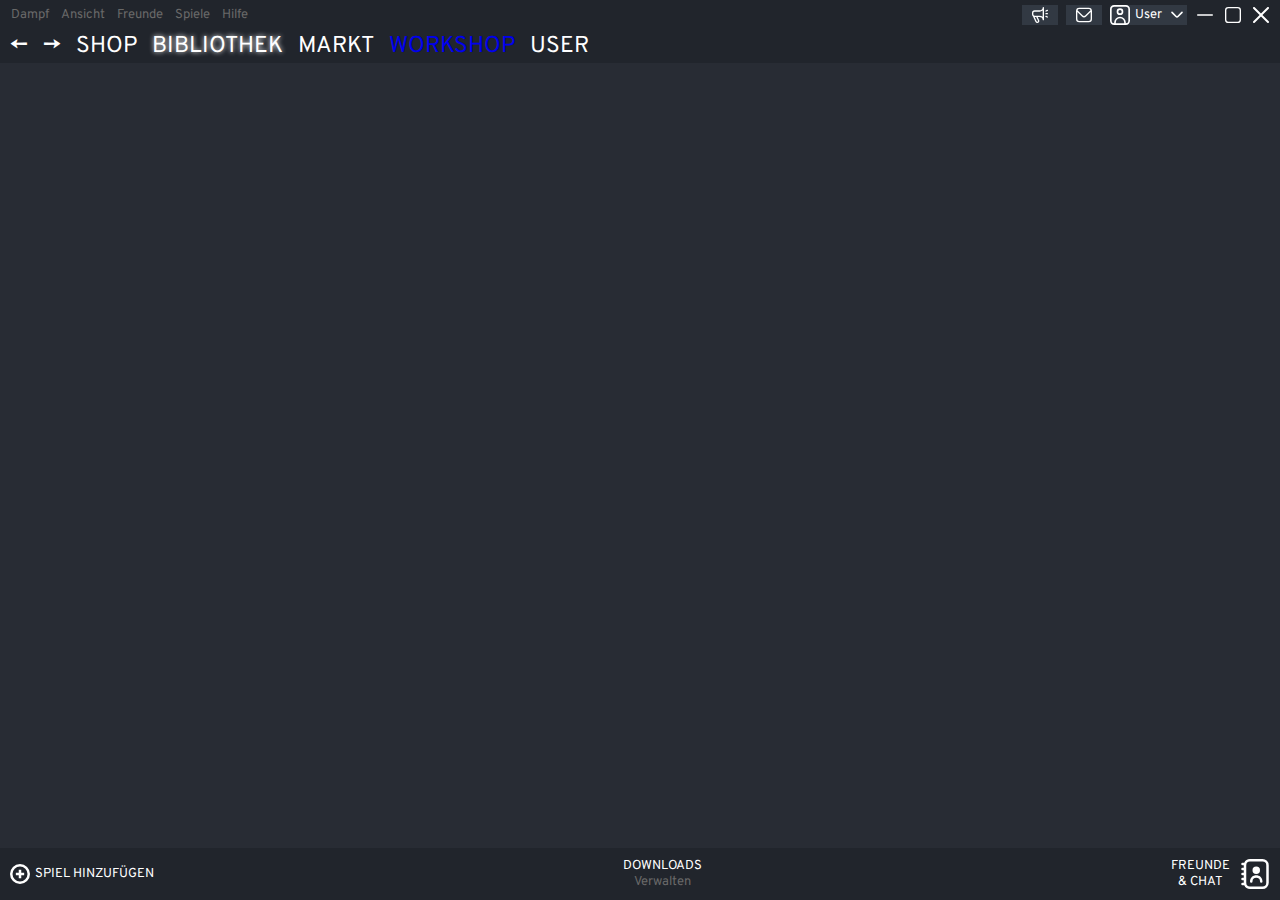
==== bibliothek.html @ 72c6b4fd "header and footer" ====
<!DOCTYPE html>
<html lang="de">
<head>
    <meta charset="UTF-8">
    <title>Bibliothek</title>
    <link href="header-footer-style.css" rel="stylesheet">
</head>
<body>
<header>
    <div id="top-bar">
        <!--Einstellungen-->
        <span id="top-bar-left">
            <a>Dampf</a>
            <a>Ansicht</a>
            <a href="#">Freunde</a>
            <a>Spiele</a>
            <a>Hilfe</a>
        </span>
        <!--Nutzer-->
        <span id="top-bar-right">
            <a class="icon notification"><img alt="" height="16" src="icons/announcement.svg" width="16"></a>
            <a class="icon notification"><img alt="" height="16" src="icons/notifiction.svg" width="16"></a>
            <a id="user"><img alt="" height="20" src="icons/profilePic.svg" width="20"><span>User</span><img src="icons/dropdown.svg" width="20" height="20" alt=""> </a>
            <a class="icon"><img alt="" height="16" src="icons/-.svg" width="16"></a>
            <a class="icon"><img alt="" height="16" src="icons/fullscreen.svg" width="16"></a>
            <a class="icon"><img alt="" height="16" src="icons/x.svg" width="16"></a>
        </span>
    </div>
    <!--Nav-->
    <nav class="uppercase">
        <a><-</a>
        <a>-></a>
        <a>Shop</a>
        <a class="active">Bibliothek</a>
        <a>Markt</a>
        <a href="#">Workshop</a>
        <a>User</a>
    </nav>
</header>
<main>

</main>
<footer>
    <a class="uppercase" id="addGame">
        <img alt="" height="20" src="icons/add.svg" width="20">
        <span class="hover">Spiel hinzufügen</span>
    </a>
    <a id="downloads">
        <span class="uppercase hover">Downloads</span>
        <span class="dimgray">Verwalten</span>
    </a>
    <a class="uppercase" id="chat">
        <span class="hover">Freunde <br>& Chat</span>
        <img alt="" height="30" src="icons/chat.svg" width="30">
    </a>
</footer>
</body>
</html>
---- header-footer-style.css ----
@import url('https://fonts.googleapis.com/css2?family=Overpass:wght@300&display=swap');

* {
    margin: 0;
    padding: 0;
}

html, body {
    height: 100%;
}
body {
    background-color: hsl(220, 13%, 18%);
    display: flex;
    flex-direction: column;
}

header, footer {
    background-color: hsl(216, 14%, 15%);
    color: white;
    font-family: 'Overpass', sans-serif;
}

a:visited {
    color: white;
}

header {
    padding: 5px 5px 0 5px;
}

#top-bar {
    display: flex;
    justify-content: space-between;
    font-size: 13px;
    line-height: 20px;
}
#top-bar span a {
    float: left;
    text-decoration: none;
}

#top-bar-left a {
    color: dimgray;
    margin: 0 6px;
}
#top-bar-left a:hover {
    color: white;
}
#top-bar-right a {
    margin: 0 4px;
}
#top-bar-right img {
    display: block;
}
#top-bar-right .icon img {
    padding: 2px;
}
#user, #top-bar-right .notification {
    background-color: hsl(215, 14%, 23%);
}
#user:hover, #top-bar-right .notification:hover {
    background-color: hsl(215, 14%, 50%);
}
#user span, #user img {
    float: left;
}
#user span {
    padding: 0 5px;
}
#top-bar-right .notification {
    padding: 0 8px;
}

nav {
    font-size: 23px;
    margin-top: 5px;
}
nav a {
    display: inline-block;
    text-decoration: none;
    padding: 2px 5px;
}
nav a.active, nav a:hover {
    text-shadow: 0 0 5px white;
}

main {
    margin-bottom: auto;
}

footer {
    display: flex;
    justify-content: space-between;
    position: sticky;
    bottom: 0;
    font-size: 13px;
    padding: 10px;
}
footer a {
    display: flex;
    margin: auto 0;
    text-align: center;
}
footer a:hover span.hover {
    text-shadow: 0 0 0.5em white;
}

#addGame span {
        line-height: 20px;
}
#addGame img {
    display: block;
    margin: auto 5px auto 0;
}

#downloads {
    flex-direction: column;
}

#chat img {
    display: block;
    margin: auto 0 auto 10px;
}

.dimgray {
    color: dimgray;
}
.uppercase {
    text-transform: uppercase;
}
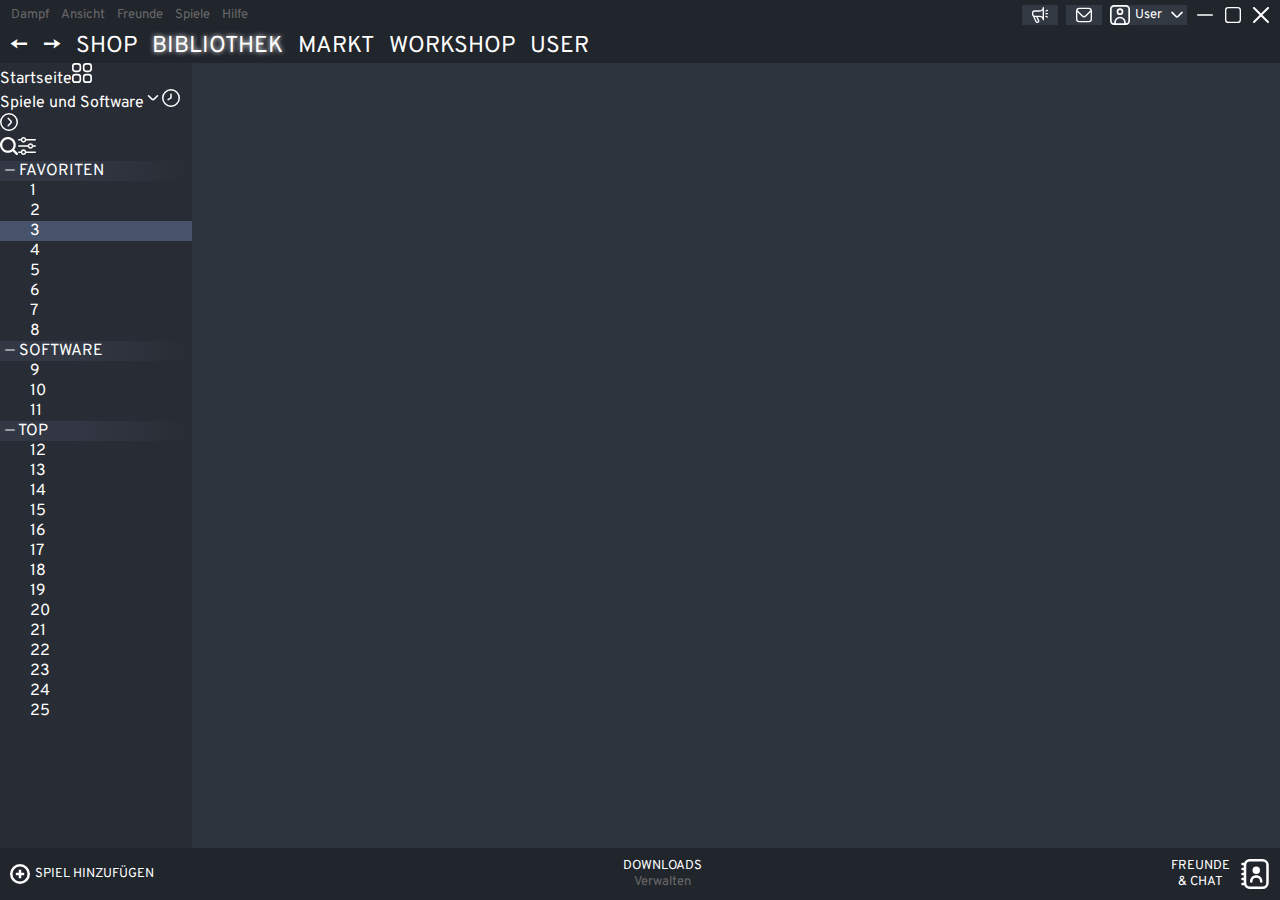
==== commit 341303dd: "bibliothek aside v0.1" ====
--- a/bibliothek.html
+++ b/bibliothek.html
@@ -3,6 +3,7 @@
 <head>
     <meta charset="UTF-8">
     <title>Bibliothek</title>
+    <link href="bibliothek.css" rel="stylesheet">
     <link href="header-footer-style.css" rel="stylesheet">
 </head>
 <body>
@@ -38,7 +39,48 @@
     </nav>
 </header>
 <main>
+    <aside>
+        <div>
+            <span id="home">Startseite</span><span id="collections"><img src="icons/kollektionen.svg" width="20" height="20" alt=""></span>
+        </div>
+        <div>
+            <span>Spiele und Software</span><span><img src="icons/dropdown.svg" width="18" height="18" alt=""></span><img src="icons/clock.svg" width="18" height="18" alt=""><img src="icons/play.svg" width="18" height="18" alt=""><br>
+            <span><img src="icons/search.svg" width="18" height="18" alt=""><img src="icons/settings.svg" width="18" height="18" alt=""></span>
+        </div>
+        <ul id="game-list">
+            <li class="collection uppercase"><img src="icons/-.svg" width="10px" height="10px" alt=""> Favoriten</li>
+            <li>1</li>
+            <li>2</li>
+            <li class="active">3</li>
+            <li>4</li>
+            <li>5</li>
+            <li>6</li>
+            <li>7</li>
+            <li>8</li>
+            <li class="collection uppercase"><img src="icons/-.svg" width="10px" height="10px" alt=""> Software</li>
+            <li>9</li>
+            <li>10</li>
+            <li>11</li>
+            <li class="collection uppercase"><img src="icons/-.svg" width="10px" height="10px" alt=""> Top</li>
+            <li>12</li>
+            <li>13</li>
+            <li>14</li>
+            <li>15</li>
+            <li>16</li>
+            <li>17</li>
+            <li>18</li>
+            <li>19</li>
+            <li>20</li>
+            <li>21</li>
+            <li>22</li>
+            <li>23</li>
+            <li>24</li>
+            <li>25</li>
+        </ul>
+    </aside>
+    <div id="game-info">
 
+    </div>
 </main>
 <footer>
     <a class="uppercase" id="addGame">
--- a/bibliothek.css
+++ b/bibliothek.css
@@ -0,0 +1,48 @@
+@import url('https://fonts.googleapis.com/css2?family=Overpass:wght@300&display=swap');
+
+* {
+    color: white;
+    font-family: 'Overpass', sans-serif;
+
+    -webkit-user-select: none; /* Safari */
+    -moz-user-select: none; /* Firefox */
+    -ms-user-select: none; /* IE10+/Edge */
+    user-select: none; /* Standard */
+}
+
+main {
+    height: 100%;
+    display: flex;
+    flex-direction: row;
+}
+
+aside {
+    width: 15%;
+}
+#game-list {
+    width: 100%;
+}
+#game-list li:hover {
+    background-color: hsl(221, 20%, 25%);
+}
+#game-list li.collection {
+    padding-left: 5px;
+    background-image: linear-gradient(90deg, hsl(221, 15%, 23%) 0%, hsl(221, 15%, 23%) 40%, hsl(220, 13%, 18%) 100%);
+}
+#game-list li.collection:hover {
+    background-image: linear-gradient(90deg, hsl(221, 20%, 45%) 0%, hsl(221, 20%, 45%) 40%, hsl(221, 15%, 23%) 100%);
+}
+#game-list li:not(.collection) {
+    padding-left: 30px;
+}
+#game-list li.active {
+    background-color: hsl(221, 20%, 35%);
+}
+#game-list li.active:hover {
+    background-color: hsl(221, 20%, 45%);
+}
+
+#game-info {
+    width: 85%;
+    background-color: hsl(216, 14%, 21%);
+}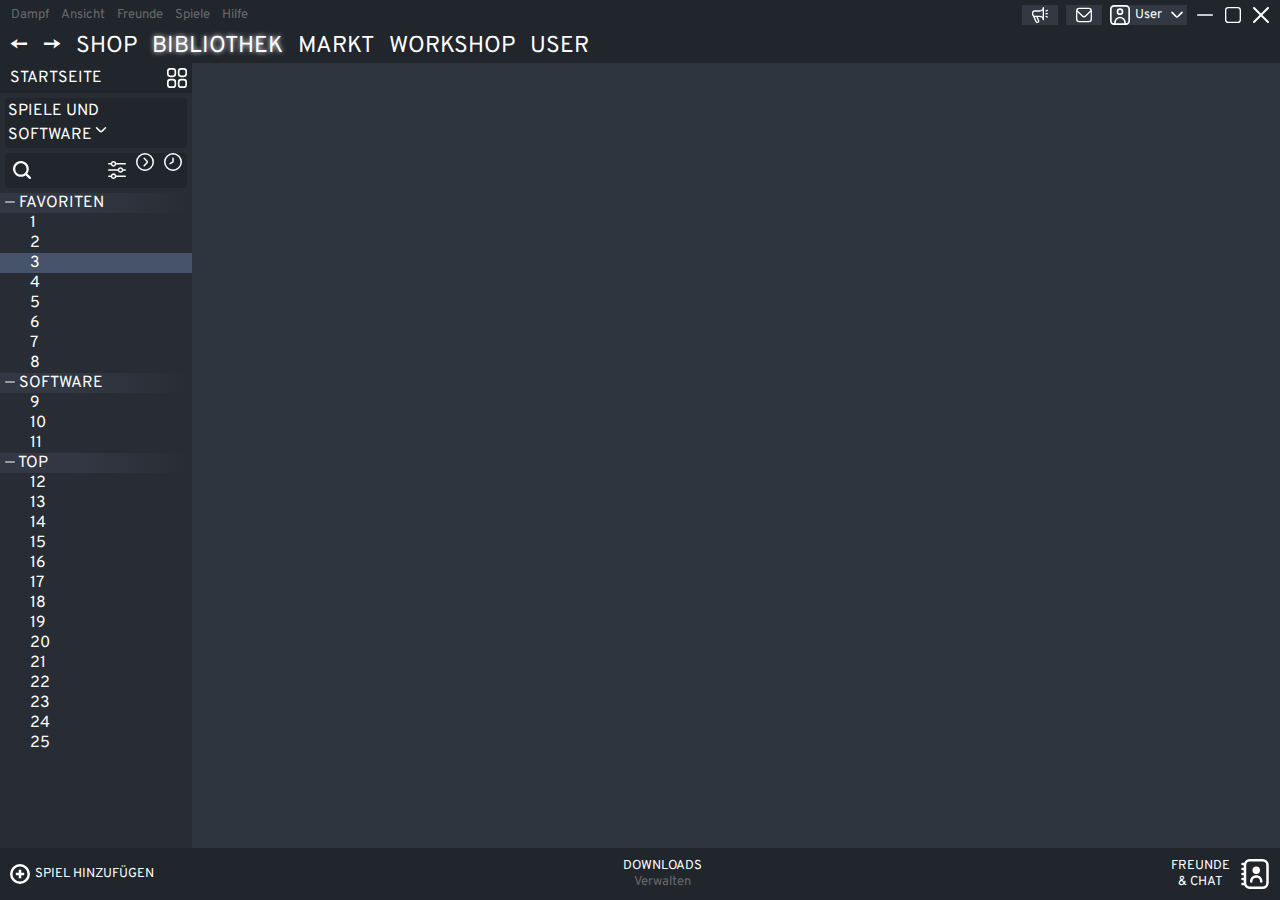
==== commit d1a51f93: "Bibliothek fertig oder so" ====
--- a/bibliothek.html
+++ b/bibliothek.html
@@ -40,11 +40,11 @@
 </header>
 <main>
     <aside>
-        <div>
-            <span id="home">Startseite</span><span id="collections"><img src="icons/kollektionen.svg" width="20" height="20" alt=""></span>
+        <div id="collections">
+            <span class="uppercase">Startseite</span><img src="icons/kollektionen.svg" width="20" height="20" alt="">
         </div>
-        <div>
-            <span>Spiele und Software</span><span><img src="icons/dropdown.svg" width="18" height="18" alt=""></span><img src="icons/clock.svg" width="18" height="18" alt=""><img src="icons/play.svg" width="18" height="18" alt=""><br>
+        <div id="optionen">
+            <span class="uppercase">Spiele und Software<img src="icons/dropdown.svg" width="18" height="18" alt=""></span><img src="icons/clock.svg" width="18" height="18" alt=""><img src="icons/play.svg" width="18" height="18" alt=""><br>
             <span><img src="icons/search.svg" width="18" height="18" alt=""><img src="icons/settings.svg" width="18" height="18" alt=""></span>
         </div>
         <ul id="game-list">
--- a/bibliothek.css
+++ b/bibliothek.css
@@ -1,14 +1,4 @@
 @import url('https://fonts.googleapis.com/css2?family=Overpass:wght@300&display=swap');
-
-* {
-    color: white;
-    font-family: 'Overpass', sans-serif;
-
-    -webkit-user-select: none; /* Safari */
-    -moz-user-select: none; /* Firefox */
-    -ms-user-select: none; /* IE10+/Edge */
-    user-select: none; /* Standard */
-}
 
 main {
     height: 100%;
@@ -19,6 +9,49 @@
 aside {
     width: 15%;
 }
+
+#collections {
+    display: block;
+    justify-content: center;
+    background-color: hsl(218, 14%, 15%);
+    padding-left: 10px;
+}
+#collections span {
+    line-height: 30px;
+}
+#collections img {
+    float: right;
+    padding: 5px;
+}
+
+#optionen {
+    display: block;
+    padding: 5px;
+}
+#optionen span {
+    display: inline-block;
+    background: hsl(218, 14%, 15%);
+    padding: 3px;
+    border-radius: 3px;
+}
+#optionen > br {
+    margin-top: 5px;
+}
+#optionen > img {
+    float: right;
+    padding: 5px;
+}
+#optionen span:last-child {
+    display: block;
+    margin-top: 5px;
+}
+#optionen span:last-child img{
+    padding: 5px 5px 0;
+}
+#optionen span:last-child img:last-child{
+    float: right;
+}
+
 #game-list {
     width: 100%;
 }
--- a/header-footer-style.css
+++ b/header-footer-style.css
@@ -3,6 +3,14 @@
 * {
     margin: 0;
     padding: 0;
+
+    color: white;
+    font-family: 'Overpass', sans-serif;
+
+    -webkit-user-select: none; /* Safari */
+    -moz-user-select: none; /* Firefox */
+    -ms-user-select: none; /* IE10+/Edge */
+    user-select: none; /* Standard */
 }
 
 html, body {
@@ -18,10 +26,6 @@
     background-color: hsl(216, 14%, 15%);
     color: white;
     font-family: 'Overpass', sans-serif;
-}
-
-a:visited {
-    color: white;
 }
 
 header {
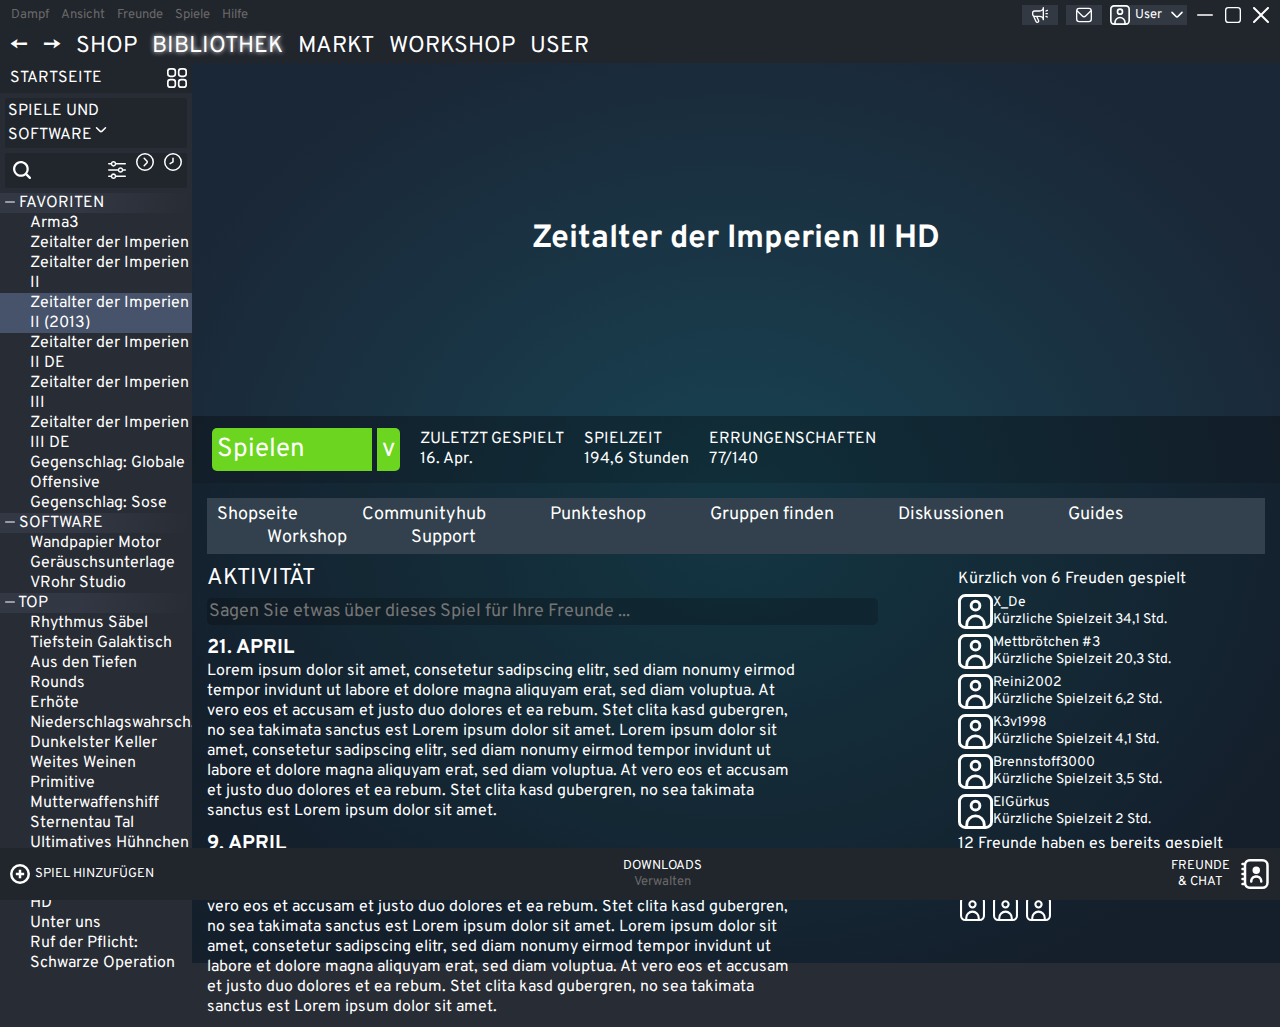
==== commit 8642c60d: "bibliothek fertig" ====
--- a/bibliothek.html
+++ b/bibliothek.html
@@ -2,9 +2,11 @@
 <html lang="de">
 <head>
     <meta charset="UTF-8">
+    <meta name="viewport" content="width=device-width, initial-scale=1.0">
     <title>Bibliothek</title>
+    <link href="header-footer-style.css" rel="stylesheet">
     <link href="bibliothek.css" rel="stylesheet">
-    <link href="header-footer-style.css" rel="stylesheet">
+    <link href="game.css" rel="stylesheet">
 </head>
 <body>
 <header>
@@ -49,37 +51,99 @@
         </div>
         <ul id="game-list">
             <li class="collection uppercase"><img src="icons/-.svg" width="10px" height="10px" alt=""> Favoriten</li>
-            <li>1</li>
-            <li>2</li>
-            <li class="active">3</li>
-            <li>4</li>
-            <li>5</li>
-            <li>6</li>
-            <li>7</li>
-            <li>8</li>
+            <li>Arma3</li>
+            <li>Zeitalter der Imperien</li>
+            <li>Zeitalter der Imperien II</li>
+            <li class="active">Zeitalter der Imperien II (2013)</li>
+            <li>Zeitalter der Imperien II DE</li>
+            <li>Zeitalter der Imperien III</li>
+            <li>Zeitalter der Imperien III DE</li>
+            <li>Gegenschlag: Globale Offensive</li>
+            <li>Gegenschlag: Sose</li>
             <li class="collection uppercase"><img src="icons/-.svg" width="10px" height="10px" alt=""> Software</li>
-            <li>9</li>
-            <li>10</li>
-            <li>11</li>
+            <li>Wandpapier Motor</li>
+            <li>Geräuschsunterlage</li>
+            <li>VRohr Studio</li>
             <li class="collection uppercase"><img src="icons/-.svg" width="10px" height="10px" alt=""> Top</li>
-            <li>12</li>
-            <li>13</li>
-            <li>14</li>
-            <li>15</li>
-            <li>16</li>
-            <li>17</li>
-            <li>18</li>
-            <li>19</li>
-            <li>20</li>
-            <li>21</li>
-            <li>22</li>
-            <li>23</li>
-            <li>24</li>
-            <li>25</li>
+            <li>Rhythmus Säbel</li>
+            <li>Tiefstein Galaktisch</li>
+            <li>Aus den Tiefen</li>
+            <li>Rounds</li>
+            <li>Erhöte Niederschlagswahrsch...</li>
+            <li>Dunkelster Keller</li>
+            <li>Weites Weinen Primitive</li>
+            <li>Mutterwaffenshiff</li>
+            <li>Sternentau Tal</li>
+            <li>Ultimatives Hühnchen Pferd</li>
+            <li>Hochburg Kreuzritter HD</li>
+            <li>Unter uns</li>
+            <li>Ruf der Pflicht: Schwarze Operation</li>
         </ul>
     </aside>
-    <div id="game-info">
+    <div id="game">
+        <div id="game-img"><h1>Zeitalter der Imperien II HD</h1></div>
+        <div id="game-bar">
+            <span id="game-start">Spielen</span>
+            <span id="game-start-v">v</span>
+            <span id="last-played"><span class="uppercase">Zuletzt gespielt</span><br>16. Apr.</span>
+            <span id="play-time"><span class="uppercase">Spielzeit</span><br>194,6 Stunden</span>
+            <span id="achievements"><span class="uppercase">Errungenschaften</span><br>77/140</span>
+        </div>
+        <div id="game-info">
+            <div id="game-info-bar">
+                <a>Shopseite</a>
+                <a>Communityhub</a>
+                <a>Punkteshop</a>
+                <a>Gruppen finden</a>
+                <a>Diskussionen</a>
+                <a>Guides</a>
+                <a href="#">Workshop</a>
+                <a>Support</a>
+            </div>
+            <div id="game-friends">
+                <div class="head-line">Kürzlich von 6 Freuden gespielt</div>
+                <div>
+                    <div class="friends-big"><img src="icons/profilePic.svg" width="35" height="35" alt=""><div>X_De<br>Kürzliche Spielzeit 34,1 Std.</div></div>
+                    <div class="friends-big"><img src="icons/profilePic.svg" width="35" height="35" alt=""><div>Mettbrötchen #3<br>Kürzliche Spielzeit 20,3 Std.</div></div>
+                    <div class="friends-big"><img src="icons/profilePic.svg" width="35" height="35" alt=""><div>Reini2002<br>Kürzliche Spielzeit 6,2 Std.</div></div>
+                    <div class="friends-big"><img src="icons/profilePic.svg" width="35" height="35" alt=""><div>K3v1998<br>Kürzliche Spielzeit 4,1 Std.</div></div>
+                    <div class="friends-big"><img src="icons/profilePic.svg" width="35" height="35" alt=""><div>Brennstoff3000<br>Kürzliche Spielzeit 3,5 Std.</div></div>
+                    <div class="friends-big"><img src="icons/profilePic.svg" width="35" height="35" alt=""><div>ElGürkus<br>Kürzliche Spielzeit 2 Std.</div></div>
+                </div>
+                <div class="head-line">12 Freunde haben es bereits gespielt</div>
+                <div>
+                    <img class="friends-small" src="icons/profilePic.svg" width="25" height="25" alt="">
+                    <img class="friends-small" src="icons/profilePic.svg" width="25" height="25" alt="">
+                    <img class="friends-small" src="icons/profilePic.svg" width="25" height="25" alt="">
+                    <img class="friends-small" src="icons/profilePic.svg" width="25" height="25" alt="">
+                    <img class="friends-small" src="icons/profilePic.svg" width="25" height="25" alt="">
+                    <img class="friends-small" src="icons/profilePic.svg" width="25" height="25" alt="">
+                    <img class="friends-small" src="icons/profilePic.svg" width="25" height="25" alt="">
+                    <img class="friends-small" src="icons/profilePic.svg" width="25" height="25" alt="">
+                    <img class="friends-small" src="icons/profilePic.svg" width="25" height="25" alt="">
+                    <img class="friends-small" src="icons/profilePic.svg" width="25" height="25" alt="">
+                    <img class="friends-small" src="icons/profilePic.svg" width="25" height="25" alt="">
+                    <img class="friends-small" src="icons/profilePic.svg" width="25" height="25" alt="">
+                </div>
+            </div>
 
+            <div id="game-activity">
+                <div class="head-line uppercase">Aktivität</div>
+                <label><input type="text" placeholder="Sagen Sie etwas über dieses Spiel für Ihre Freunde ..."></label>
+                <div class="activity">
+                    <h2 class="uppercase">21. April</h2>
+                    <p>
+                        Lorem ipsum dolor sit amet, consetetur sadipscing elitr, sed diam nonumy eirmod tempor invidunt ut labore et dolore magna aliquyam erat, sed diam voluptua. At vero eos et accusam et justo duo dolores et ea rebum. Stet clita kasd gubergren, no sea takimata sanctus est Lorem ipsum dolor sit amet. Lorem ipsum dolor sit amet, consetetur sadipscing elitr, sed diam nonumy eirmod tempor invidunt ut labore et dolore magna aliquyam erat, sed diam voluptua. At vero eos et accusam et justo duo dolores et ea rebum. Stet clita kasd gubergren, no sea takimata sanctus est Lorem ipsum dolor sit amet.
+                    </p>
+                </div>
+                <div class="activity">
+                    <h2 class="uppercase">9. April</h2>
+                    <p>
+                        Lorem ipsum dolor sit amet, consetetur sadipscing elitr, sed diam nonumy eirmod tempor invidunt ut labore et dolore magna aliquyam erat, sed diam voluptua. At vero eos et accusam et justo duo dolores et ea rebum. Stet clita kasd gubergren, no sea takimata sanctus est Lorem ipsum dolor sit amet. Lorem ipsum dolor sit amet, consetetur sadipscing elitr, sed diam nonumy eirmod tempor invidunt ut labore et dolore magna aliquyam erat, sed diam voluptua. At vero eos et accusam et justo duo dolores et ea rebum. Stet clita kasd gubergren, no sea takimata sanctus est Lorem ipsum dolor sit amet.
+                    </p>
+                </div>
+            </div>
+        </div>
     </div>
 </main>
 <footer>
--- a/header-footer-style.css
+++ b/header-footer-style.css
@@ -6,6 +6,7 @@
 
     color: white;
     font-family: 'Overpass', sans-serif;
+    text-decoration: none;
 
     -webkit-user-select: none; /* Safari */
     -moz-user-select: none; /* Firefox */
--- a/bibliothek.css
+++ b/bibliothek.css
@@ -74,8 +74,3 @@
 #game-list li.active:hover {
     background-color: hsl(221, 20%, 45%);
 }
-
-#game-info {
-    width: 85%;
-    background-color: hsl(216, 14%, 21%);
-}--- a/game.css
+++ b/game.css
@@ -0,0 +1,117 @@
+#game {
+    display: flex;
+    width: 85%;
+    flex-direction: column;
+    background: radial-gradient(hsl(196, 56%, 21%), hsl(213, 35%, 16%) 80%);
+
+}
+
+#game-img {
+    display: flex;
+    height: 42%;
+}
+#game-img h1 {
+    margin: auto;
+}
+
+#game-bar {
+    display: flex;
+    height: 8%;
+    background: hsla(0, 0%, 0%, 30%);
+}
+#game-bar span {
+    display: inline-block;
+    float: left;
+    text-align: left;
+    margin-top: auto;
+    margin-bottom: auto;
+}
+
+#game-start, #game-start-v {
+    background: hsl(95, 74%, 48%);
+    font-size: 26px;
+    text-align: center;
+    padding: 5px;
+}
+#game-start {
+    width: 150px;
+    margin-left: 20px;
+    border-radius: 5px 0 0 5px;
+}
+#game-start-v {
+    margin-left: 5px;
+    border-radius: 0 5px 5px 0;
+}
+
+#last-played, #play-time, #achievements {
+    margin-left: 20px;
+}
+
+#game-info {
+    height: 50%;
+    background: hsla(0, 0%, 0%, 20%);
+    padding: 15px;
+    display: grid;
+    grid-auto-columns: 7fr 3fr;
+    grid-auto-rows: min-content auto;
+    grid-template-areas: "bar bar" "activity friends";
+}
+
+#game-info-bar {
+    grid-area: bar;
+    background: hsl(207, 21%, 25%);
+    padding: 5px;
+}
+#game-info-bar a {
+    padding: 5px;
+    font-size: 18px;
+}
+#game-info-bar a:hover {
+    text-shadow: 0 0 0.2em white;
+}
+#game-info-bar a:not(:first-child) {
+    margin-left: 50px;
+}
+
+#game-friends {
+    grid-area: friends;
+    padding: 10px;
+}
+#game-friends .head-line {
+    margin: 5px 0;
+}
+#game-friends .friends-big {
+    font-size: 14px;
+    display: flex;
+    flex-direction: row;
+    margin-top: 5px;
+}
+#game-friends .friends-small {
+    padding: 2px;
+}
+
+#game-activity {
+    grid-area: activity;
+}
+#game-activity .head-line {
+    margin: 10px 0 5px;
+    font-size: 23px;
+}
+#game-activity input {
+    width: 90%;
+    font-size: 18px;
+    padding: 2px;
+    background: hsla(0, 0%, 0%, 20%);
+    border: 0;
+    border-radius: 5px;
+    margin-bottom: 10px;
+}
+#game-activity .activity {
+    margin-bottom: 10px;
+}
+#game-activity .activity h2 {
+    font-size: 20px;
+}
+#game-activity .activity p {
+    width: 80%;
+}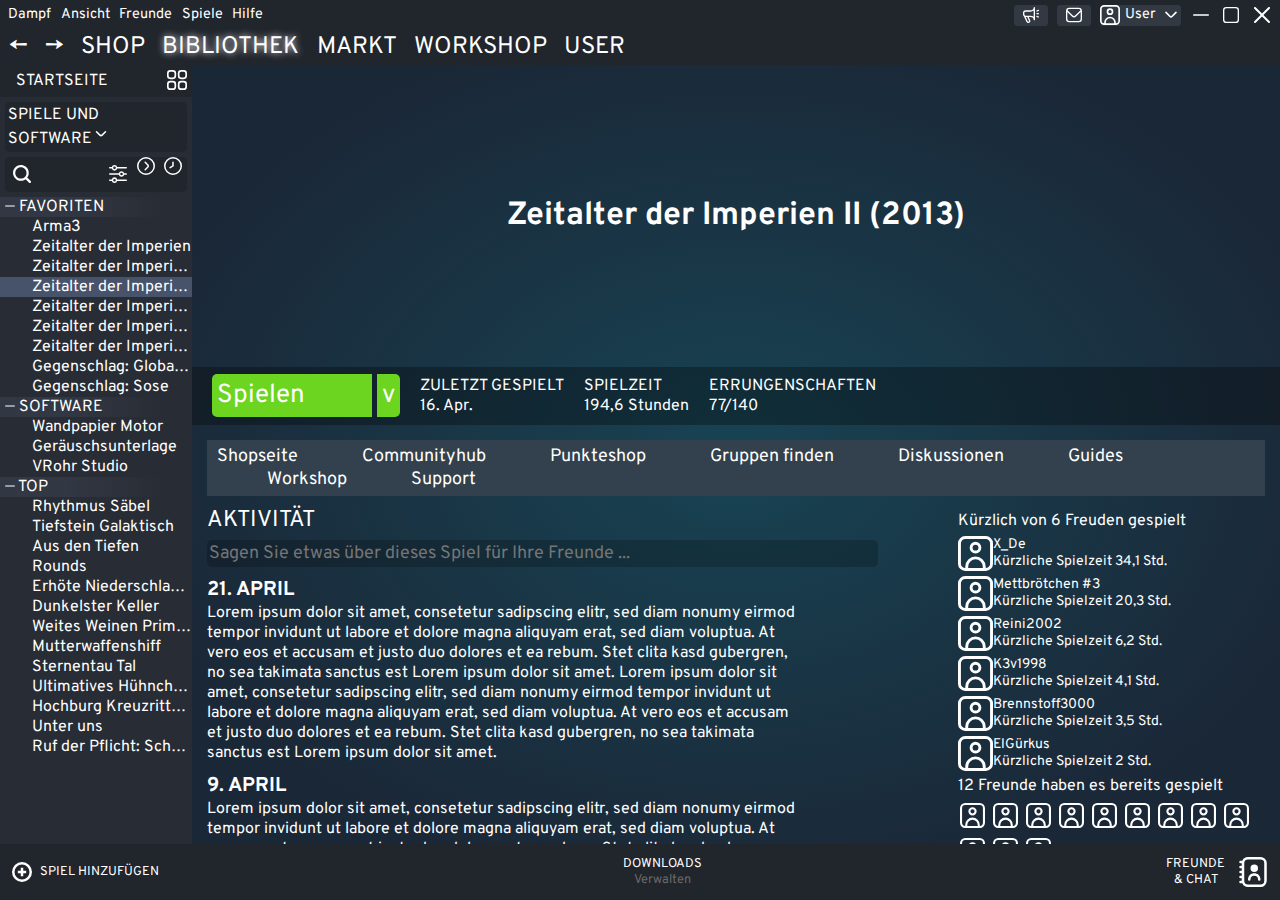
==== commit 95b505ff: "Fertig mk2.5" ====
--- a/bibliothek.html
+++ b/bibliothek.html
@@ -2,7 +2,7 @@
 <html lang="de">
 <head>
     <meta charset="UTF-8">
-    <meta name="viewport" content="width=device-width, initial-scale=1.0">
+    <meta content="width=device-width, initial-scale=1.0" name="viewport">
     <title>Bibliothek</title>
     <link href="header-footer-style.css" rel="stylesheet">
     <link href="bibliothek.css" rel="stylesheet">
@@ -15,7 +15,7 @@
         <span id="top-bar-left">
             <a>Dampf</a>
             <a>Ansicht</a>
-            <a href="#">Freunde</a>
+            <a href="freunde.html">Freunde</a>
             <a>Spiele</a>
             <a>Hilfe</a>
         </span>
@@ -23,7 +23,7 @@
         <span id="top-bar-right">
             <a class="icon notification"><img alt="" height="16" src="icons/announcement.svg" width="16"></a>
             <a class="icon notification"><img alt="" height="16" src="icons/notifiction.svg" width="16"></a>
-            <a id="user"><img alt="" height="20" src="icons/profilePic.svg" width="20"><span>User</span><img src="icons/dropdown.svg" width="20" height="20" alt=""> </a>
+            <a id="user"><img alt="" height="20" src="icons/profilePic.svg" width="20"><span>User</span><img alt="" height="20" src="icons/dropdown.svg" width="20"> </a>
             <a class="icon"><img alt="" height="16" src="icons/-.svg" width="16"></a>
             <a class="icon"><img alt="" height="16" src="icons/fullscreen.svg" width="16"></a>
             <a class="icon"><img alt="" height="16" src="icons/x.svg" width="16"></a>
@@ -36,21 +36,21 @@
         <a>Shop</a>
         <a class="active">Bibliothek</a>
         <a>Markt</a>
-        <a href="#">Workshop</a>
+        <a href="workshop.html">Workshop</a>
         <a>User</a>
     </nav>
 </header>
 <main>
     <aside>
         <div id="collections">
-            <span class="uppercase">Startseite</span><img src="icons/kollektionen.svg" width="20" height="20" alt="">
+            <span class="uppercase">Startseite</span><img alt="" height="20" src="icons/kollektionen.svg" width="20">
         </div>
         <div id="optionen">
-            <span class="uppercase">Spiele und Software<img src="icons/dropdown.svg" width="18" height="18" alt=""></span><img src="icons/clock.svg" width="18" height="18" alt=""><img src="icons/play.svg" width="18" height="18" alt=""><br>
-            <span><img src="icons/search.svg" width="18" height="18" alt=""><img src="icons/settings.svg" width="18" height="18" alt=""></span>
+            <span class="uppercase">Spiele und Software<img alt="" height="18" src="icons/dropdown.svg" width="18"></span><img alt="" height="18" src="icons/clock.svg" width="18"><img alt="" height="18" src="icons/play.svg" width="18"><br>
+            <span><img alt="" height="18" src="icons/search.svg" width="18"><img alt="" height="18" src="icons/settings.svg" width="18"></span>
         </div>
         <ul id="game-list">
-            <li class="collection uppercase"><img src="icons/-.svg" width="10px" height="10px" alt=""> Favoriten</li>
+            <li class="collection uppercase"><img alt="" height="10px" src="icons/-.svg" width="10px"> Favoriten</li>
             <li>Arma3</li>
             <li>Zeitalter der Imperien</li>
             <li>Zeitalter der Imperien II</li>
@@ -60,16 +60,16 @@
             <li>Zeitalter der Imperien III DE</li>
             <li>Gegenschlag: Globale Offensive</li>
             <li>Gegenschlag: Sose</li>
-            <li class="collection uppercase"><img src="icons/-.svg" width="10px" height="10px" alt=""> Software</li>
+            <li class="collection uppercase"><img alt="" height="10px" src="icons/-.svg" width="10px"> Software</li>
             <li>Wandpapier Motor</li>
             <li>Geräuschsunterlage</li>
             <li>VRohr Studio</li>
-            <li class="collection uppercase"><img src="icons/-.svg" width="10px" height="10px" alt=""> Top</li>
+            <li class="collection uppercase"><img alt="" height="10px" src="icons/-.svg" width="10px"> Top</li>
             <li>Rhythmus Säbel</li>
             <li>Tiefstein Galaktisch</li>
             <li>Aus den Tiefen</li>
             <li>Rounds</li>
-            <li>Erhöte Niederschlagswahrsch...</li>
+            <li>Erhöte Niederschlagswahrscheinlichkeit 2</li>
             <li>Dunkelster Keller</li>
             <li>Weites Weinen Primitive</li>
             <li>Mutterwaffenshiff</li>
@@ -77,11 +77,11 @@
             <li>Ultimatives Hühnchen Pferd</li>
             <li>Hochburg Kreuzritter HD</li>
             <li>Unter uns</li>
-            <li>Ruf der Pflicht: Schwarze Operation</li>
+            <li>Ruf der Pflicht: Schwarze Operation 2</li>
         </ul>
     </aside>
     <div id="game">
-        <div id="game-img"><h1>Zeitalter der Imperien II HD</h1></div>
+        <div id="game-img"><h1>Zeitalter der Imperien II (2013)</h1></div>
         <div id="game-bar">
             <span id="game-start">Spielen</span>
             <span id="game-start-v">v</span>
@@ -97,39 +97,51 @@
                 <a>Gruppen finden</a>
                 <a>Diskussionen</a>
                 <a>Guides</a>
-                <a href="#">Workshop</a>
+                <a href="workshop.html?game=Zeitalter der Imperien II (2013)">Workshop</a>
                 <a>Support</a>
             </div>
             <div id="game-friends">
                 <div class="head-line">Kürzlich von 6 Freuden gespielt</div>
                 <div>
-                    <div class="friends-big"><img src="icons/profilePic.svg" width="35" height="35" alt=""><div>X_De<br>Kürzliche Spielzeit 34,1 Std.</div></div>
-                    <div class="friends-big"><img src="icons/profilePic.svg" width="35" height="35" alt=""><div>Mettbrötchen #3<br>Kürzliche Spielzeit 20,3 Std.</div></div>
-                    <div class="friends-big"><img src="icons/profilePic.svg" width="35" height="35" alt=""><div>Reini2002<br>Kürzliche Spielzeit 6,2 Std.</div></div>
-                    <div class="friends-big"><img src="icons/profilePic.svg" width="35" height="35" alt=""><div>K3v1998<br>Kürzliche Spielzeit 4,1 Std.</div></div>
-                    <div class="friends-big"><img src="icons/profilePic.svg" width="35" height="35" alt=""><div>Brennstoff3000<br>Kürzliche Spielzeit 3,5 Std.</div></div>
-                    <div class="friends-big"><img src="icons/profilePic.svg" width="35" height="35" alt=""><div>ElGürkus<br>Kürzliche Spielzeit 2 Std.</div></div>
+                    <div class="friends-big"><img alt="" height="35" src="icons/profilePic.svg" width="35">
+                        <div>X_De<br>Kürzliche Spielzeit 34,1 Std.</div>
+                    </div>
+                    <div class="friends-big"><img alt="" height="35" src="icons/profilePic.svg" width="35">
+                        <div>Mettbrötchen #3<br>Kürzliche Spielzeit 20,3 Std.</div>
+                    </div>
+                    <div class="friends-big"><img alt="" height="35" src="icons/profilePic.svg" width="35">
+                        <div>Reini2002<br>Kürzliche Spielzeit 6,2 Std.</div>
+                    </div>
+                    <div class="friends-big"><img alt="" height="35" src="icons/profilePic.svg" width="35">
+                        <div>K3v1998<br>Kürzliche Spielzeit 4,1 Std.</div>
+                    </div>
+                    <div class="friends-big"><img alt="" height="35" src="icons/profilePic.svg" width="35">
+                        <div>Brennstoff3000<br>Kürzliche Spielzeit 3,5 Std.</div>
+                    </div>
+                    <div class="friends-big"><img alt="" height="35" src="icons/profilePic.svg" width="35">
+                        <div>ElGürkus<br>Kürzliche Spielzeit 2 Std.</div>
+                    </div>
                 </div>
                 <div class="head-line">12 Freunde haben es bereits gespielt</div>
                 <div>
-                    <img class="friends-small" src="icons/profilePic.svg" width="25" height="25" alt="">
-                    <img class="friends-small" src="icons/profilePic.svg" width="25" height="25" alt="">
-                    <img class="friends-small" src="icons/profilePic.svg" width="25" height="25" alt="">
-                    <img class="friends-small" src="icons/profilePic.svg" width="25" height="25" alt="">
-                    <img class="friends-small" src="icons/profilePic.svg" width="25" height="25" alt="">
-                    <img class="friends-small" src="icons/profilePic.svg" width="25" height="25" alt="">
-                    <img class="friends-small" src="icons/profilePic.svg" width="25" height="25" alt="">
-                    <img class="friends-small" src="icons/profilePic.svg" width="25" height="25" alt="">
-                    <img class="friends-small" src="icons/profilePic.svg" width="25" height="25" alt="">
-                    <img class="friends-small" src="icons/profilePic.svg" width="25" height="25" alt="">
-                    <img class="friends-small" src="icons/profilePic.svg" width="25" height="25" alt="">
-                    <img class="friends-small" src="icons/profilePic.svg" width="25" height="25" alt="">
+                    <img alt="" class="friends-small" height="25" src="icons/profilePic.svg" width="25">
+                    <img alt="" class="friends-small" height="25" src="icons/profilePic.svg" width="25">
+                    <img alt="" class="friends-small" height="25" src="icons/profilePic.svg" width="25">
+                    <img alt="" class="friends-small" height="25" src="icons/profilePic.svg" width="25">
+                    <img alt="" class="friends-small" height="25" src="icons/profilePic.svg" width="25">
+                    <img alt="" class="friends-small" height="25" src="icons/profilePic.svg" width="25">
+                    <img alt="" class="friends-small" height="25" src="icons/profilePic.svg" width="25">
+                    <img alt="" class="friends-small" height="25" src="icons/profilePic.svg" width="25">
+                    <img alt="" class="friends-small" height="25" src="icons/profilePic.svg" width="25">
+                    <img alt="" class="friends-small" height="25" src="icons/profilePic.svg" width="25">
+                    <img alt="" class="friends-small" height="25" src="icons/profilePic.svg" width="25">
+                    <img alt="" class="friends-small" height="25" src="icons/profilePic.svg" width="25">
                 </div>
             </div>
 
             <div id="game-activity">
                 <div class="head-line uppercase">Aktivität</div>
-                <label><input type="text" placeholder="Sagen Sie etwas über dieses Spiel für Ihre Freunde ..."></label>
+                <label><input placeholder="Sagen Sie etwas über dieses Spiel für Ihre Freunde ..." type="text"></label>
                 <div class="activity">
                     <h2 class="uppercase">21. April</h2>
                     <p>
@@ -138,6 +150,12 @@
                 </div>
                 <div class="activity">
                     <h2 class="uppercase">9. April</h2>
+                    <p>
+                        Lorem ipsum dolor sit amet, consetetur sadipscing elitr, sed diam nonumy eirmod tempor invidunt ut labore et dolore magna aliquyam erat, sed diam voluptua. At vero eos et accusam et justo duo dolores et ea rebum. Stet clita kasd gubergren, no sea takimata sanctus est Lorem ipsum dolor sit amet. Lorem ipsum dolor sit amet, consetetur sadipscing elitr, sed diam nonumy eirmod tempor invidunt ut labore et dolore magna aliquyam erat, sed diam voluptua. At vero eos et accusam et justo duo dolores et ea rebum. Stet clita kasd gubergren, no sea takimata sanctus est Lorem ipsum dolor sit amet.
+                    </p>
+                </div>
+                <div class="activity">
+                    <h2 class="uppercase">4. April</h2>
                     <p>
                         Lorem ipsum dolor sit amet, consetetur sadipscing elitr, sed diam nonumy eirmod tempor invidunt ut labore et dolore magna aliquyam erat, sed diam voluptua. At vero eos et accusam et justo duo dolores et ea rebum. Stet clita kasd gubergren, no sea takimata sanctus est Lorem ipsum dolor sit amet. Lorem ipsum dolor sit amet, consetetur sadipscing elitr, sed diam nonumy eirmod tempor invidunt ut labore et dolore magna aliquyam erat, sed diam voluptua. At vero eos et accusam et justo duo dolores et ea rebum. Stet clita kasd gubergren, no sea takimata sanctus est Lorem ipsum dolor sit amet.
                     </p>
@@ -155,7 +173,7 @@
         <span class="uppercase hover">Downloads</span>
         <span class="dimgray">Verwalten</span>
     </a>
-    <a class="uppercase" id="chat">
+    <a class="uppercase" href="freunde.html" id="chat">
         <span class="hover">Freunde <br>& Chat</span>
         <img alt="" height="30" src="icons/chat.svg" width="30">
     </a>
--- a/header-footer-style.css
+++ b/header-footer-style.css
@@ -1,4 +1,21 @@
 @import url('https://fonts.googleapis.com/css2?family=Overpass:wght@300&display=swap');
+
+::-webkit-scrollbar {
+    width: 0.6rem;
+}
+
+::-webkit-scrollbar-track {
+    background: transparent;
+}
+
+::-webkit-scrollbar-thumb {
+    background: hsl(228, 28%, 25%);
+    border-radius: 0.3rem;
+}
+
+::-webkit-scrollbar-thumb:hover {
+    background: #555;
+}
 
 * {
     margin: 0;
@@ -15,107 +32,120 @@
 }
 
 html, body {
-    height: 100%;
+    height: 100vh;
 }
+
 body {
+    display: grid;
     background-color: hsl(220, 13%, 18%);
-    display: flex;
-    flex-direction: column;
+    grid-template-columns: 100%;
+    grid-template-rows: min-content 1fr min-content;
+    grid-template-areas: "header" "main" "footer";
 }
 
 header, footer {
+    display: flex;
     background-color: hsl(216, 14%, 15%);
-    color: white;
-    font-family: 'Overpass', sans-serif;
 }
 
 header {
-    padding: 5px 5px 0 5px;
+    grid-area: header;
+    flex-direction: column;
+    padding: 0.3rem 0.2rem 0;
 }
 
 #top-bar {
-    display: flex;
-    justify-content: space-between;
-    font-size: 13px;
-    line-height: 20px;
-}
-#top-bar span a {
-    float: left;
-    text-decoration: none;
+    font-size: 0.9rem;
+    line-height: 1.3rem;
 }
 
-#top-bar-left a {
-    color: dimgray;
-    margin: 0 6px;
+#top-bar > span > a {
+    float: left;
+    margin: 0 0.3rem;
 }
-#top-bar-left a:hover {
+
+#top-bar > span:first-child > a:hover {
     color: white;
 }
-#top-bar-right a {
-    margin: 0 4px;
+
+#top-bar > span:last-child {
+    float: right;
 }
-#top-bar-right img {
+
+#top-bar > span:last-child > a > img {
     display: block;
 }
-#top-bar-right .icon img {
-    padding: 2px;
+
+#top-bar > span:last-child > a.icon > img {
+    padding: 0.15rem;
 }
-#user, #top-bar-right .notification {
+
+#top-bar > span:last-child > .notification {
+    padding: 0 0.4rem;
+}
+
+#user, #top-bar > span:last-child > .notification {
     background-color: hsl(215, 14%, 23%);
+    border-radius: 0.2rem;
 }
-#user:hover, #top-bar-right .notification:hover {
+
+#user:hover, #top-bar > span:last-child > .notification:hover {
     background-color: hsl(215, 14%, 50%);
 }
-#user span, #user img {
+
+#user > span, #user > img {
     float: left;
 }
-#user span {
-    padding: 0 5px;
-}
-#top-bar-right .notification {
-    padding: 0 8px;
+
+#user > span {
+    padding: 0 0.3rem;
 }
 
 nav {
-    font-size: 23px;
-    margin-top: 5px;
+    font-size: 1.5rem;
+    margin: 0.2rem 0 0;
 }
-nav a {
+
+nav > a {
     display: inline-block;
-    text-decoration: none;
-    padding: 2px 5px;
+    padding: 0.2rem 0.35rem;
 }
-nav a.active, nav a:hover {
-    text-shadow: 0 0 5px white;
+
+nav > a.active, nav > a:hover {
+    text-shadow: 0 0 0.3em white;
 }
 
 main {
-    margin-bottom: auto;
+    grid-area: main;
+    display: flex;
 }
 
 footer {
-    display: flex;
+    grid-area: footer;
     justify-content: space-between;
     position: sticky;
     bottom: 0;
-    font-size: 13px;
-    padding: 10px;
+    font-size: 0.8rem;
+    padding: 0.75rem;
 }
-footer a {
+
+footer > a {
     display: flex;
     margin: auto 0;
     text-align: center;
 }
-footer a:hover span.hover {
+
+footer > a:hover > span.hover {
     text-shadow: 0 0 0.5em white;
 }
 
 #addGame span {
-        line-height: 20px;
+    line-height: 2rem;
 }
+
 #addGame img {
     display: block;
-    margin: auto 5px auto 0;
+    margin: auto 0.5rem auto 0;
 }
 
 #downloads {
@@ -124,12 +154,13 @@
 
 #chat img {
     display: block;
-    margin: auto 0 auto 10px;
+    margin: auto 0 auto 0.8rem;
 }
 
 .dimgray {
     color: dimgray;
 }
+
 .uppercase {
     text-transform: uppercase;
 }--- a/bibliothek.css
+++ b/bibliothek.css
@@ -2,75 +2,100 @@
 
 main {
     height: 100%;
-    display: flex;
-    flex-direction: row;
+    display: grid;
+    grid-template-rows: 1fr;
+    grid-template-columns: 15% 85%;
+    grid-template-areas: "aside game";
+    overflow: hidden;
 }
 
 aside {
-    width: 15%;
+    grid-area: aside;
+    overflow-y: scroll;
 }
 
 #collections {
     display: block;
     justify-content: center;
     background-color: hsl(218, 14%, 15%);
-    padding-left: 10px;
+    padding-left: 1rem;
 }
+
 #collections span {
-    line-height: 30px;
+    line-height: 2rem;
 }
+
 #collections img {
     float: right;
-    padding: 5px;
+    padding: 0.3rem;
 }
 
 #optionen {
     display: block;
-    padding: 5px;
+    padding: 0.3rem;
 }
+
 #optionen span {
     display: inline-block;
     background: hsl(218, 14%, 15%);
-    padding: 3px;
-    border-radius: 3px;
+    padding: 0.2rem;
+    border-radius: 0.3rem;
 }
+
 #optionen > br {
-    margin-top: 5px;
+    margin-top: 0.3rem;
 }
+
 #optionen > img {
     float: right;
-    padding: 5px;
+    padding: 0.3rem;
 }
+
 #optionen span:last-child {
     display: block;
-    margin-top: 5px;
+    margin-top: 0.3rem;
 }
-#optionen span:last-child img{
-    padding: 5px 5px 0;
+
+#optionen span:last-child img {
+    padding: 0.3rem 0.3rem 0;
 }
-#optionen span:last-child img:last-child{
+
+#optionen span:last-child img:last-child {
     float: right;
 }
 
 #game-list {
     width: 100%;
 }
+
+#game-list li {
+    width: calc(100% - 2rem);
+    white-space: nowrap;
+    overflow: hidden;
+    text-overflow: ellipsis;
+}
+
 #game-list li:hover {
     background-color: hsl(221, 20%, 25%);
 }
+
 #game-list li.collection {
-    padding-left: 5px;
+    padding-left: 0.3rem;
     background-image: linear-gradient(90deg, hsl(221, 15%, 23%) 0%, hsl(221, 15%, 23%) 40%, hsl(220, 13%, 18%) 100%);
 }
+
 #game-list li.collection:hover {
     background-image: linear-gradient(90deg, hsl(221, 20%, 45%) 0%, hsl(221, 20%, 45%) 40%, hsl(221, 15%, 23%) 100%);
 }
+
 #game-list li:not(.collection) {
-    padding-left: 30px;
+    padding-left: 2rem;
 }
+
 #game-list li.active {
     background-color: hsl(221, 20%, 35%);
 }
+
 #game-list li.active:hover {
     background-color: hsl(221, 20%, 45%);
 }
--- a/game.css
+++ b/game.css
@@ -1,15 +1,16 @@
 #game {
+    grid-area: game;
     display: flex;
-    width: 85%;
     flex-direction: column;
     background: radial-gradient(hsl(196, 56%, 21%), hsl(213, 35%, 16%) 80%);
-
+    overflow-y: scroll;
 }
 
 #game-img {
     display: flex;
     height: 42%;
 }
+
 #game-img h1 {
     margin: auto;
 }
@@ -19,6 +20,7 @@
     height: 8%;
     background: hsla(0, 0%, 0%, 30%);
 }
+
 #game-bar span {
     display: inline-block;
     float: left;
@@ -33,11 +35,13 @@
     text-align: center;
     padding: 5px;
 }
+
 #game-start {
     width: 150px;
     margin-left: 20px;
     border-radius: 5px 0 0 5px;
 }
+
 #game-start-v {
     margin-left: 5px;
     border-radius: 0 5px 5px 0;
@@ -49,7 +53,6 @@
 
 #game-info {
     height: 50%;
-    background: hsla(0, 0%, 0%, 20%);
     padding: 15px;
     display: grid;
     grid-auto-columns: 7fr 3fr;
@@ -62,13 +65,16 @@
     background: hsl(207, 21%, 25%);
     padding: 5px;
 }
+
 #game-info-bar a {
     padding: 5px;
     font-size: 18px;
 }
+
 #game-info-bar a:hover {
     text-shadow: 0 0 0.2em white;
 }
+
 #game-info-bar a:not(:first-child) {
     margin-left: 50px;
 }
@@ -77,15 +83,18 @@
     grid-area: friends;
     padding: 10px;
 }
+
 #game-friends .head-line {
     margin: 5px 0;
 }
+
 #game-friends .friends-big {
     font-size: 14px;
     display: flex;
     flex-direction: row;
     margin-top: 5px;
 }
+
 #game-friends .friends-small {
     padding: 2px;
 }
@@ -93,10 +102,12 @@
 #game-activity {
     grid-area: activity;
 }
+
 #game-activity .head-line {
     margin: 10px 0 5px;
     font-size: 23px;
 }
+
 #game-activity input {
     width: 90%;
     font-size: 18px;
@@ -106,12 +117,15 @@
     border-radius: 5px;
     margin-bottom: 10px;
 }
+
 #game-activity .activity {
     margin-bottom: 10px;
 }
+
 #game-activity .activity h2 {
     font-size: 20px;
 }
+
 #game-activity .activity p {
     width: 80%;
 }